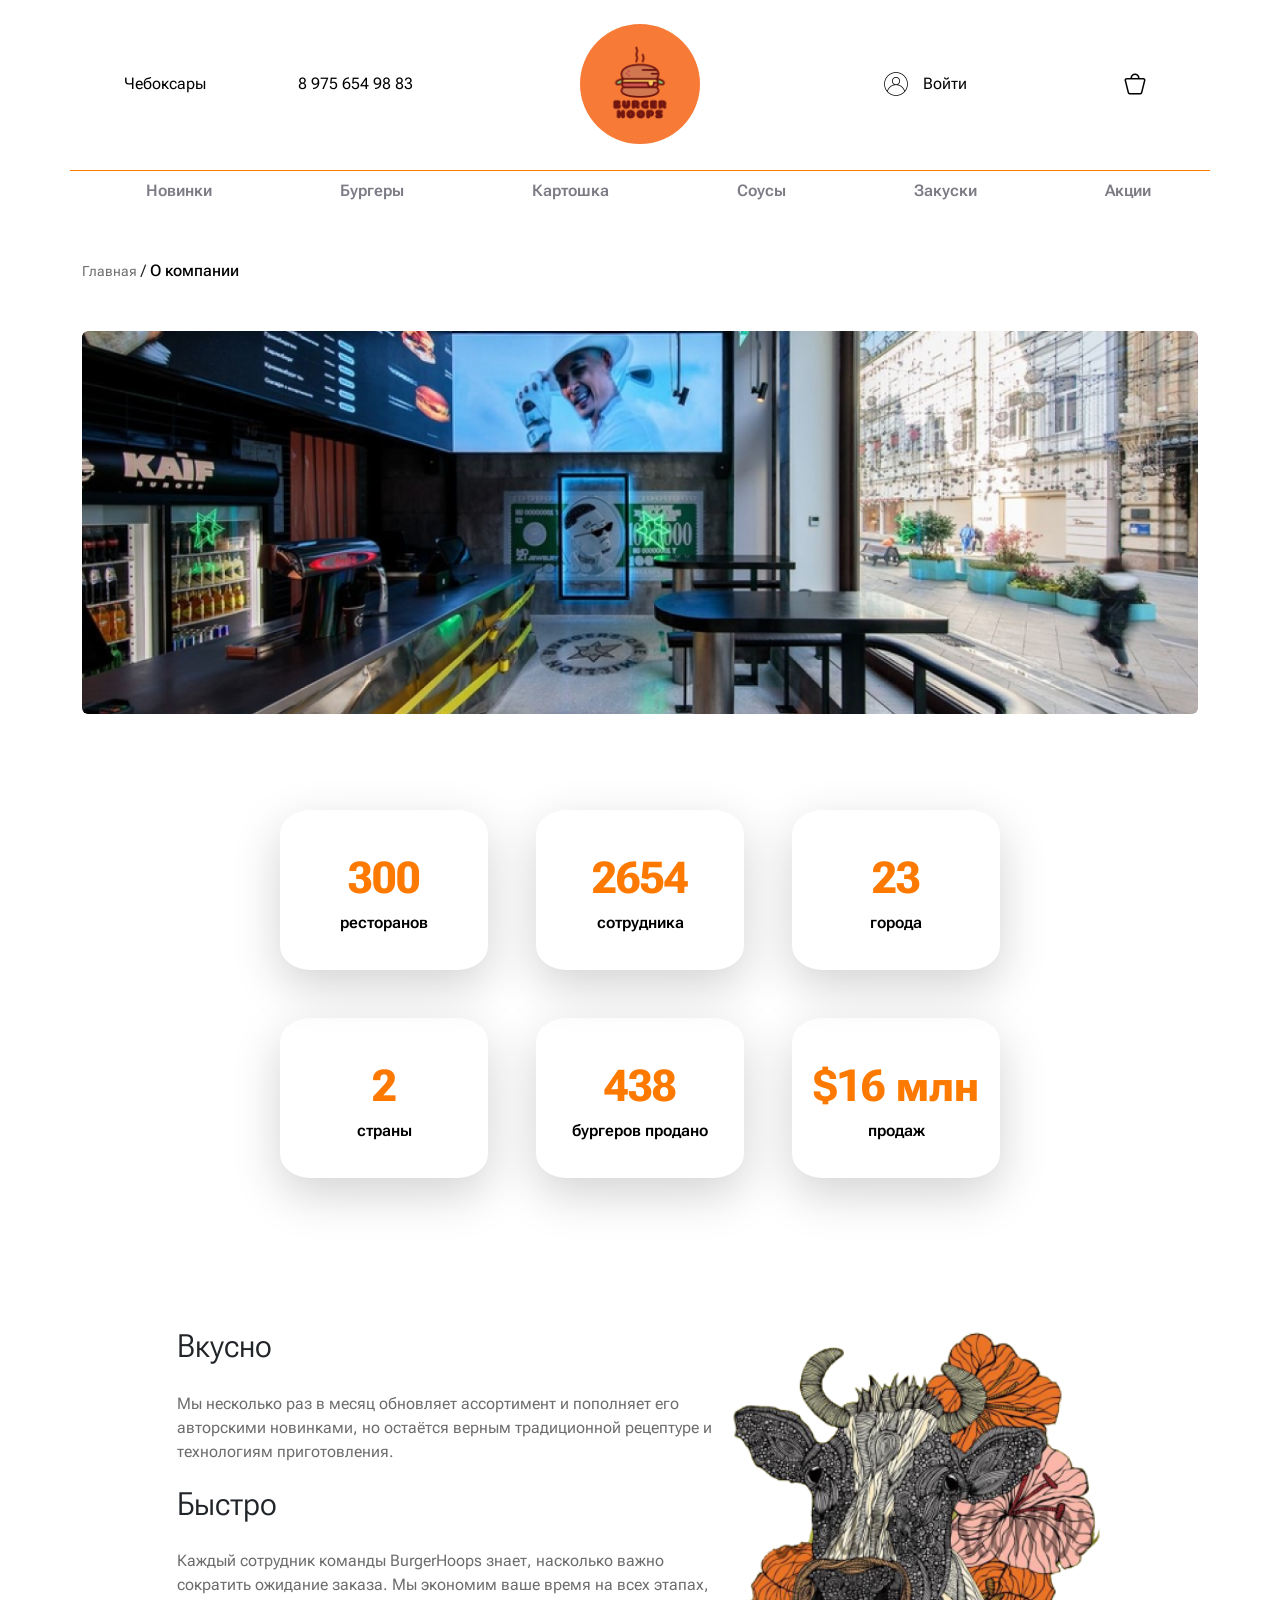
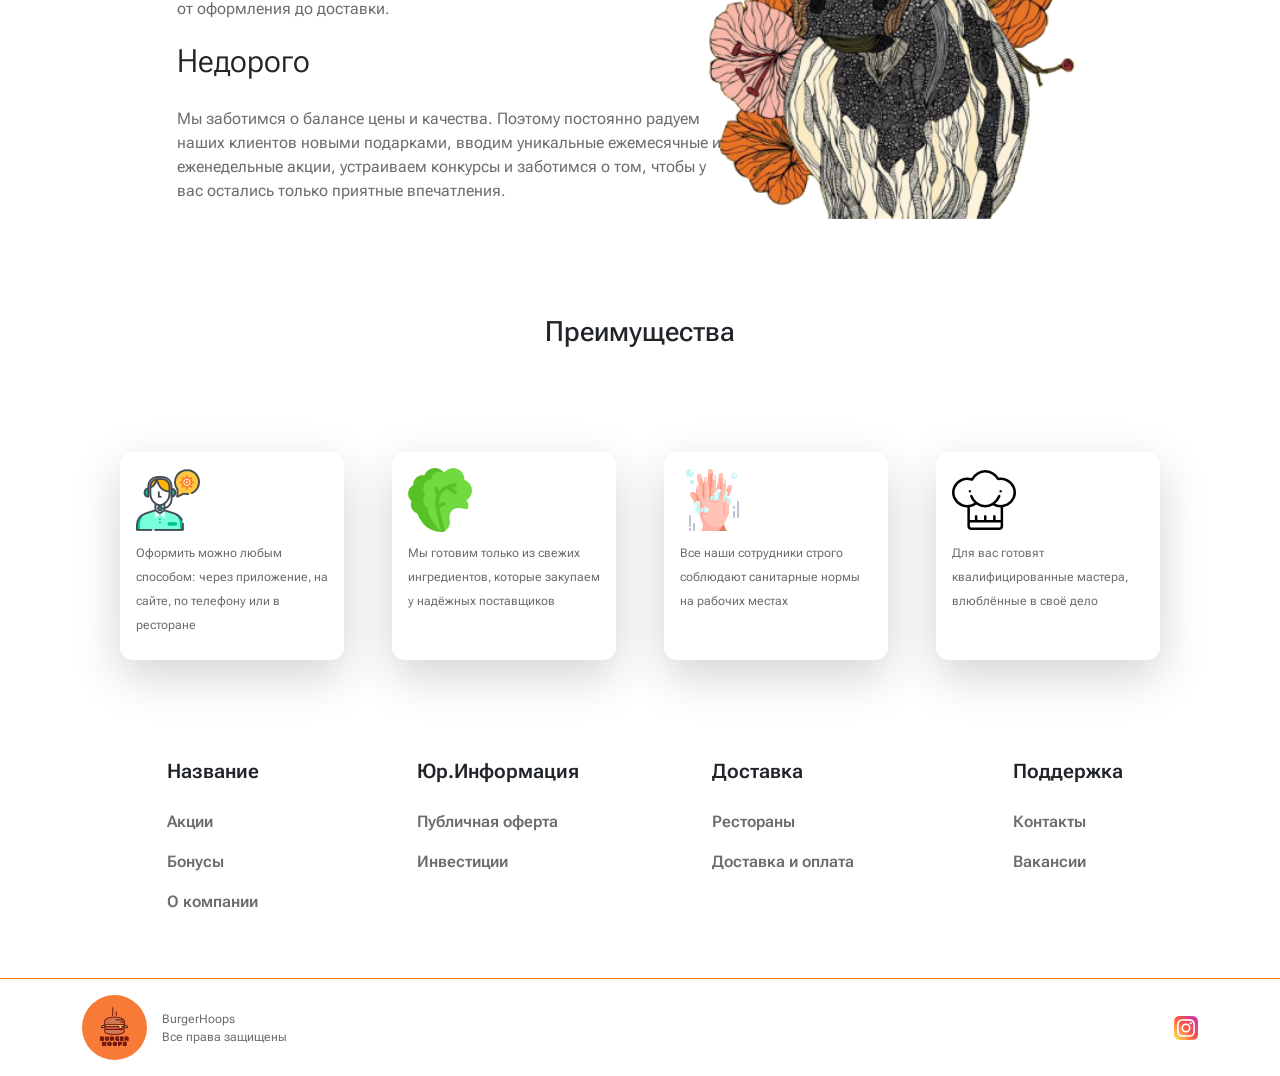
==== page/about.html @ cc615920 "Add files via upload" ====
<!DOCTYPE html>
<html lang="en">
<head>
    <meta charset="UTF-8">
    <meta http-equiv="X-UA-Compatible" content="IE=edge">
    <link rel="icon" href="../img/favicon.ico" type="image/x-icon">
    <meta name="viewport" content="width=device-width, initial-scale=1.0">
    <link href="https://cdn.jsdelivr.net/npm/bootstrap@5.0.1/dist/css/bootstrap.min.css" rel="stylesheet"> 
    <script src="https://cdn.jsdelivr.net/npm/@popperjs/core@2.9.2/dist/umd/popper.min.js" integrity="sha384-IQsoLXl5PILFhosVNubq5LC7Qb9DXgDA9i+tQ8Zj3iwWAwPtgFTxbJ8NT4GN1R8p" crossorigin="anonymous"></script>
    <script src="https://cdn.jsdelivr.net/npm/bootstrap@5.0.1/dist/js/bootstrap.min.js" integrity="sha384-Atwg2Pkwv9vp0ygtn1JAojH0nYbwNJLPhwyoVbhoPwBhjQPR5VtM2+xf0Uwh9KtT" crossorigin="anonymous"></script> 
    <link rel="stylesheet" href="../style/style.css">
    <script src="script/script.js"></script>
    <link rel="preconnect" href="https://fonts.googleapis.com">
    <link rel="preconnect" href="https://fonts.gstatic.com" crossorigin>
    <link href="https://fonts.googleapis.com/css2?family=Roboto+Flex:opsz,wdth,wght,GRAD,XTRA,YOPQ,YTAS,YTDE,YTFI,YTLC,YTUC@8..144,60.2,388,-158,456,85,649,-143,664,448,569&display=swap" rel="stylesheet">
    <title>О нас</title>
</head>
<body>
    <div class="hamburger-menu">
        <input id="menu__toggle" type="checkbox" />
        <label class="menu__btn" for="menu__toggle">
          <span></span>
        </label>
        <ul class="menu__box">
          <li><a class="menu__item vi" href="#" data-bs-toggle="modal" data-bs-target="#exampleModal1">Войти</a></li>
          <li><a class="menu__item mu" href="menu.html">Меню</a></li>
          <li><a class="menu__item ai" href="stock.html">Акции</a></li>
          <li><a class="menu__item bi" href="bonuse.html">Бонусы</a></li>
          <li><a class="menu__item da" href="delivery.html">Доставка</a></li>
          <li><a class="menu__item ki" href="#">О компании</a></li>
        </ul>
      </div>
    
      <div class="modal fade" id="exampleModal1" tabindex="-1" aria-hidden="true">
        <div class="modal-dialog modal-dialog-centered">
          <div class="modal-content">
            <div class="modal-header">
              <button type="button" class="btn-close" data-bs-dismiss="modal" aria-label="Close"></button>
            </div>
            <div class="modal-body">
              <div style="text-align: center; padding-bottom: 3%;"><span style="font-size: 26px; font-weight: bold;">Укажи номер телефона</span>
              <p style="font-size: 16px; color:#6C6C6C;">Чтобы войти или зарегистрироваться</p></div>
                <div style="display: flex; flex-direction: column; justify-content: flex-start;">
                  <div style="padding-bottom: 3%;"><input type="text" class="form-control" placeholder="Номер телефона">
                  <div class="form-text" style="font-weight: 500; color: rgb(158, 158, 158); text-align: center;">Тебе будет отправлен код подтверждения</div></div>
                  <div style="padding-bottom: 3%;"><input type="text" class="form-control" placeholder="Промокод друга"></div>
                  <div><input type="checkbox" class="form-check-input text-center">
                  <span style="font-size: 12px; color:#6C6C6C;"> Нажимая «Получить код», ты соглашаешься с <a href="#" class="check">Условиями использования,</a><br>
                  <a href="#" class="check"> Правилами обработки персональных данных</a> и<a href="#" class="check"> Условиями программы<br> лояльности</a></span></div>
                </div>
            </div>
            <div class="modal-footer">
              <button class="auth__button">Получить код</button>
            </div>
          </div>
        </div>
      </div>

      <div class="container h-menu">
        <div class="row align-items-center">
          <div class="col-lg-2 h-lg"><span class="h"><a href="#" class="hd-d hd">Чебоксары</a></span></div>
          <div class="col-lg-2 col-1 h-lg"><span class="h hd"><a href="#" style="color:black">8 975 654 98 83</a></span></div>
          <div class="col-lg-4 col-4 h-lg"><a href="../index.html"><img src="../img/Лого.png" class="h-logo" alt=""></a></div>
          <div class="col-lg-2 col-1 h-lg"><div class="icon h"><span class="hd"><a href="#" data-bs-toggle="modal" data-bs-target="#exampleModal" style="color:black">Войти</a></span></div></div>
          <div class="col-lg-2 col-6 h-lg"><div class="cart"><a href="cart.html"><img src="../img/cart.png" alt="Корзина"></a></div></div>
        </div>
      </div>
    
      <div class="modal fade" id="exampleModal" tabindex="-1" aria-hidden="true">
        <div class="modal-dialog modal-dialog-centered">
          <div class="modal-content">
            <div class="modal-header">
              <button type="button" class="btn-close" data-bs-dismiss="modal" aria-label="Close"></button>
            </div>
            <div class="modal-body">
              <div style="text-align: center; padding-bottom: 3%;"><span style="font-size: 26px; font-weight: bold;">Укажи номер телефона</span>
              <p style="font-size: 16px; color:#6C6C6C;">Чтобы войти или зарегистрироваться</p></div>
                <div style="display: flex; flex-direction: column; justify-content: flex-start;">
                  <div style="padding-bottom: 3%;"><input type="text" class="form-control" placeholder="Номер телефона">
                  <div class="form-text" style="font-weight: 500; color: rgb(158, 158, 158); text-align: center;">Тебе будет отправлен код подтверждения</div></div>
                  <div style="padding-bottom: 3%;"><input type="text" class="form-control" placeholder="Промокод друга"></div>
                  <div><input type="checkbox" class="form-check-input text-center">
                  <span style="font-size: 12px; color:#6C6C6C;"> Нажимая «Получить код», ты соглашаешься с <a href="#" class="check">Условиями использования,</a><br>
                  <a href="#" class="check"> Правилами обработки персональных данных</a> и<a href="#" class="check"> Условиями программы<br> лояльности</a></span></div>
                </div>
            </div>
            <div class="modal-footer">
              <button class="auth__button">Получить код</button>
            </div>
          </div>
        </div>
      </div>
    
      <div class="container ">
        <div class="nav-scroller">
          <nav class="nav-scroller__items dragscroll">
            <a class="nav-scroller__item" href="menu.html"><span class="nvig-menu">Новинки</span></a>
            <a class="nav-scroller__item" href="burgers.html"><span class="nvig-menu">Бургеры</span></a>
            <a class="nav-scroller__item" href="potato.html"><span class="nvig-menu">Картошка</span></a>
            <a class="nav-scroller__item" href="#"><span class="nvig-menu">Соусы</span></a>
            <a class="nav-scroller__item" href="snacks.html"><span class="nvig-menu">Закуски</span></a>
            <a class="nav-scroller__item" href="stock.html"><span class="nvig-menu">Акции</span></a>
            <a class="nav-scroller__item" href="bonuse.html"><span class="nvig-menu">Бонусы</span></a>
          </nav>
        </div>
      </div>
    
        <div class="container pt-5">
            <div class="row">
                <div class="col-lg-12"><span class="h-m"><a href="../index.html">Главная</a></span> / <span class="h-p">О компании</span></div>
            </div>
        </div>

    <div class="container my-5">
        <div class="row">
            <div class="col-lg-12">
                <img src="../img/835_3500_s2671.png" class="w-100 h-100 rounded" alt="">
            </div>
        </div>
    </div>

    <div class="container py-5">
        <div class="row gap-lg-5 gap-md-5 gap-sm-5 gap-5 text-center justify-content-center">
            <div class="col-lg-2 col-md-2 col-sm-3 col-2 col shadow-lg" style="border-radius: 15%; width:13rem">
                <div style="height: 10rem; display: flex; justify-content: center; align-items: center;">
                    <div><span class="nb">300</span><br><span class="nb-b">ресторанов</span></div>
                </div>
            </div>
            <div class="col-lg-2 col-md-2 col-sm-2 col-2 shadow-lg" style="border-radius: 15%; width:13rem">
                <div style="height: 10rem; display: flex; justify-content: center; align-items: center;">
                    <div><span class="nb">2654</span><br><span class="nb-b">сотрудника</span></div>
                </div>
            </div>
            <div class="col-lg-2 col-md-2 col-sm-2 col-2 shadow-lg" style="border-radius: 15%; width:13rem">
                <div style="height: 10rem; display: flex; justify-content: center; align-items: center;">
                    <div><span class="nb">23</span><br><span class="nb-b">города</span></div>
                </div>
            </div>
        </div>
        <div class="row gap-lg-5 gap-md-5 gap-sm-5 gap-5 text-center justify-content-center py-5">
            <div class="col-lg-2 col-md-2 col-sm-2 col-2 shadow-lg" style="border-radius: 15%; width:13rem">
                <div style="height: 10rem; display: flex; justify-content: center; align-items: center;">
                    <div><span class="nb">2</span><br><span class="nb-b">страны</span></div>
                </div>
            </div>
            <div class="col-lg-2 col-md-2 col-sm-2 col-2 shadow-lg" style="border-radius: 15%; width:13rem">
                <div style="height: 10rem; display: flex; justify-content: center; align-items: center;">
                    <div><span class="nb">438</span><br><span class="nb-b">бургеров продано</span></div>
                </div>
            </div>
            <div class="col-lg-2 col-md-2 col-sm-2 col-2 shadow-lg" style="border-radius: 15%; width:13rem">
                <div style="height: 10rem; display: flex; justify-content: center; align-items: center;">
                    <div><span class="nb">$16 млн</span><br><span class="nb-b">продаж</span></div>
                </div>
            </div>
        </div>
    </div>

    <div class="container my-5">
        <div class="row justify-content-center">
            <div class="col-lg-6 col-md-8 col-12">
                <p><span class="dignity">Вкусно</span>
                <div class="dignity-desc">Мы несколько раз в месяц обновляет ассортимент и пополняет его авторскими новинками, 
                но остаётся верным традиционной рецептуре и технологиям приготовления.</div></p>
                <p><span class="dignity">Быстро</span><br>
                <div class="dignity-desc">Каждый сотрудник команды BurgerHoops знает, насколько важно сократить ожидание заказа. 
                Мы экономим ваше время на всех этапах, от оформления до доставки.</div></p>
                <p><span class="dignity">Недорого</span><br>
                <div class="dignity-desc">Мы заботимся о балансе цены и качества. Поэтому постоянно радуем наших 
                клиентов новыми подарками, вводим уникальные ежемесячные и еженедельные акции, устраиваем 
                конкурсы и заботимся о том, чтобы у вас остались только приятные впечатления.</div></p>
            </div>
            <div class="col-lg-4 d-flex justify-content-lg-end justify-content-md-center justify-content-sm-center justify-content-center"><img src="../img/pngwing1.png" alt=""></div>
        </div>
    </div>

    <div class="container py-5">
        <div class="row">
          <div class="col-lg-12 text-center"><h3>Преимущества</h3></div>  
        </div>
    </div>

    <div class="container my-5">
        <div class="row gap-lg-5 gap-md-5 gap-5 justify-content-center">
            <div class="col-lg-2 shadow-lg p-3" style="height: 13rem; width: 14rem; border-radius: 6%;">
                <div style="height: 13rem; display: flex; align-items: flex-start;">
                    <div>
                        <div class="pb-2"><img src="../img/free-icon-operator-993479(1).png" alt=""></div>
                        <span class="advnt">Оформить можно любым способом: через приложение, на сайте, по телефону или в ресторане</span>
                    </div>
                </div>
            </div>
            <div class="col-lg-2 shadow-lg p-3" style="height: 13rem; width: 14rem; border-radius: 6%;">
                <div style="height: 13rem; display: flex; align-items: flex-start;">
                    <div>
                        <div class="pb-2"><img src="../img/free-icon-salad-1155281(1).png" alt=""></div>
                        <span class="advnt">Мы готовим только из свежих ингредиентов, которые закупаем у надёжных поставщиков</span>
                    </div>
                </div>
            </div>
            <div class="col-lg-2 shadow-lg p-3" style="height: 13rem; width: 14rem; border-radius: 6%;">
                <div style="height: 13rem; display: flex; align-items: flex-start;">
                    <div>
                        <div class="pb-2"><img src="../img/premium-icon-washing-hand-2775774(1).png" alt=""></div>
                        <span class="advnt">Все наши сотрудники строго соблюдают санитарные нормы на рабочих местах

                        </span>
                    </div>
                </div>
            </div>
            <div class="col-lg-2 shadow-lg p-3" style="height: 13rem; width: 14rem; border-radius: 6%;">
                <div style="height: 13rem; display: flex; align-items: flex-start;">
                    <div>
                        <div class="pb-2"><img src="../img/premium-icon-chef-883625.png" alt=""></div>
                        <span class="advnt">Для вас готовят квалифицированные мастера, влюблённые в своё дело</span>
                    </div>
                </div>
            </div>
        </div>
    </div>

    <div class="container pt-5">
        <div class="row row-cols-1 row-cols-sm-2 row-cols-md-2 row-cols-lg-4">
          <div class="ft-top">
            <div><div class="pb-4 footer-txt"><span>Название</span></div><div class="list"><p><a href="stock.html">Акции</a></p><p><a href="bonuse.html">Бонусы</a></p><p><a href="#">О компании</a></p></div></div>
          </div>
          <div class="ft-top">
            <div><div class="pb-4 footer-txt"><span>Юр.Информация</span></div><div class="list"><p><a href="#">Публичная оферта</a></p><p><a href="#">Инвестиции</a></p></div></div>
          </div>
          <div class="ft-top">
            <div><div class="pb-4 footer-txt"><span>Доставка</span></div><div class="list"><p><a href="#">Рестораны</a></p><p><a href="delivery.html">Доставка и оплата</a></p></div></div>
          </div>
          <div class="ft-top">
            <div><div class="pb-4 footer-txt"><span>Поддержка</span></div><div class="list"><p><a href="#">Контакты</a></p><p><a href="#">Вакансии</a></p></div></div>
          </div>
        </div>
      </div>

      <div class="container-fluid ft mt-5">
        <div class="container py-3">
          <div class="row align-items-center">
            <div class="col-lg-4 col-md-4 col-4 foot"><a href="#"><img src="../img/Лого.png" alt="Инстаграм" class="ft-lg"></a><div style="padding-left: 15px; font-size: 12px; color:#6C6C6C;">BurgerHoops<br>Все права защищены</div></div>
            <div class="col-lg-2 col-md-2 col-2 offset-6 offset-md-6 offset-lg-6 d-flex justify-content-end"><a href="#"><img src="../img/free-icon-instagram-2111463.png" alt="Инстаграм"></a></div>
          </div>
        </div>
      </div>
</body>
</html>
---- style/style.css ----
@import url(menu.css);
@import url(owl.carousel.min.css);
@import url(owl.theme.default.min.css);
@import url(style1.css);

body{
  font-family: 'Roboto Flex', sans-serif;
}

body::-webkit-scrollbar {
  width: 10px; /* ширина scrollbar */
}

body::-webkit-scrollbar-track {
  background-color: #e4e4e4; /* цвет дорожки */
  border-radius: 100px;
}

body::-webkit-scrollbar-thumb {
  background-color: #d4aa70; /* цвет плашки */
  border-radius: 100px; /* закругления плашки */
}

.form-control:focus {
 
  border-color: rgba(251, 195, 40, 0.8) !important;
  box-shadow: 0 1px 1px rgba(251, 195, 40, 0.075) inset, 0 0 8px rgba(251, 195, 40, 0.6) !important;
}

.form-check-input:focus{
  border-color: rgba(251, 195, 40, 0.8) !important;
  box-shadow: 0 1px 1px rgba(251, 195, 40, 0.075) inset, 0 0 8px rgba(251, 195, 40, 0.6) !important;
}

.checkbox .form-check-input:checked{
  background-color:rgba(251, 195, 40, 0.8) !important;
  border-color: rgba(251, 195, 40, 0.8) !important;
}

a{
  text-decoration: none;
  color:#6C6C6C;
}

a:hover{
  color:#525252;
}

.modal-content{
  background-color: rgb(255, 255, 255);
  border-radius: 30px;
}
.modal-header{
  border-bottom: none;
}
.modal-footer{
  border-top: none;
  display: flex;
  justify-content: center;
}
.check{
  color:red;
  text-decoration: none;
}
.check:hover{
  color:rgb(102, 11, 11);
}

.auth__button {
  width: 236px;
  height: 33px;
  background: #ff6b1a;
  box-shadow: 0 0 20px #ff6b1a;
  border-radius: 5px;
  text-transform: uppercase;
  font-size: 14px;
  color: #fff;
  cursor: pointer;
  border: none;
  margin-top: 40px;
  }

.logo {
  position: absolute;
  right: 0;
  font-size: 1.2rem;
  color: #0e2431;
  display: flex;
  flex-direction: row;
  align-items: center;
}

.icon::before{
  content: "";
  background-image: url(../img/login.png);
  background-size: cover;
  height: 24px;
  width: 24px;
  margin-right: 15px;
  display: inline-block;
  vertical-align: middle;
}

.basic__button {
  min-width: 100px;
  height: 30px;
  color: #ff6b1a;
  background: none;
  border: 1px solid #ff6b1a;
  border-radius: 15px;
  cursor: pointer;
  text-transform: uppercase;
  font-size: 13px;
  }
  .basic__button:hover {
  color: #fff;
  background-color: #ff6b1a;
  }

.basic__button__menu{
  min-width: 200px;
  height: 56px;
  display: flex;
  justify-content: center;
  align-items: center;
  color: #ff6b1a;
  background: none;
  border: 1px solid #ff6b1a;
  border-radius: 28px;
  cursor: pointer;
  text-transform: uppercase;
  font-size: 13px;
}
 
.basic__button__menu:hover {
  color: #fff;
  background-color: #ff6b1a;
  }

.cart {
padding-left: 40px;
}

.hd-d{
  color: black;
  text-decoration: none;
  background:  no-repeat 0 100%;
  background-image: linear-gradient(currentColor, currentColor);
  background-size: 0% 2px;
  transition: background-size .3s ease;
}

.hd-d:hover, .hd-d:focus {
  background-size: 100% 2px;
}

.hd{
  color: black;
  font-size: 16px;
}

.log{
  border-radius: 50%;
  width: 80px;
  height: 80px;
}

.lg{
  margin-right: 300px;
}

.nvig-menu{
  font-size: 16px; 
  color:#7B7C85;
  font-weight: 600;
}

.sh{
  box-shadow: -9px 9px 15px 0px rgb(208 208 208 / 25%)
}

.img-menu{
  width: 100%;
}

.card-weight{
  font-size: 14px;
}

.card-name{
  font-size: 16px; 
  font-weight: bold;
}

.card-footer-pc{
  display: flex; 
  flex-direction: row; 
  justify-content: space-between; 
  align-items: center;
}

.card-price{
  text-align:left; 
  padding: 0; 
  margin: 0; 
  font-weight: 600;
}

.h-m{
  font-size: 14px;
  color: #707070;
}

.h-p{
  font-size: 16px;
  color: black;
  font-weight: 500;
}

.textbox {
  overflow: hidden;
  height: 100px;
}
.opened {
  overflow: auto;
  height: auto;
}
.opened+div {
  display: none;
}

.fluid-lg{
  background-color: #FD7900;
  height: 413px;
  display: flex;
  flex-direction: row;
  justify-content: space-around;
  align-items: center;
}

.abl{
  border-left: 1px solid black;
}

.aboudhead{
  font-size: 24px; 
  color:black;
  font-weight: 600;
}

.aboutus{
  font-size: 16px; 
  color:#6C6C6C;
  font-weight: 400;
}

.pr-text{
  font-size:64px;
  font-weight: 600;
}

.pr-desc{
  font-size:40px
}

.present{
  width: 100%;
}

.footer-txt{
  font-size: 20px;
  font-weight: 600;
}

.list{
  font-size: 16px; 
  color:#6C6C6C;
  font-weight: 600;
}

.ft{
  border-top: 1px solid #FD7900;
}

.ft-lg{
  border-radius: 50%;
  width: 65px;
}

.foot{
  display: flex;
  flex-direction: row;
  align-items: center;
}

.h-lg{
  display: flex;
  justify-content: center;
}

.h-logo{
  width: 120px; 
  border-radius: 50%;
}

.h-menu{
  padding-bottom: 2%;
  border-bottom: 1px solid #FD7900;
}

.cart-h{
  display: flex;
  flex-direction: row;
  align-items: center;
  justify-content: space-around;
  width: 400px;
  height: 200px;
}
.circle{
  background-color: #FD7900;
  border-radius: 50%;
  width: 60px;
  height: 60px;
  display: flex;
  align-items: center;
  justify-content: center;
}
.circle-l{
  border: 2px solid gray;
  border-radius: 50%;
  width: 8px;
  height: 8px;
}

.block{
  display: none;
}

.circle:hover{
  background-color: #b35701;
  transition-duration: .5s;
}

.stock-desc{
  padding: 10px 5px 0 15px;
}

.stock-name{
  font-weight: bold;
}

.stock-subtitle{
  font-size:15px; 
  color: #6C6C6C; 
}

.fluid-bonuse-t{
  background: linear-gradient(180deg, rgba(253, 121, 0, 0) 0%, rgba(253, 121, 0, 0.7) 27.6%, rgba(253, 121, 0, 0) 100%);
  height: 100%;
  display: flex;
  flex-direction: row;
  justify-content: space-around;
  align-items: center;
}

.fluid-bonuse{
  background: linear-gradient(180deg, rgba(253, 121, 0, 0) 0%, rgba(253, 121, 0, 0.7) 51.56%, rgba(253, 121, 0, 0) 97.92%);
  height: 100%;
  display: flex;
  flex-direction: row;
  justify-content: space-around;
  align-items: center;
}

.question{
  font-size:32px; 
  font-weight:600
}

.answer{
  font-size:16px; 
  color: #6C6C6C; 
  font-weight:600
}

.bonuse-h{
  font-size:32px; 
  font-weight:600;
  }
  
.bonuse-m{
  font-size:26px;
}

.bonuse-b{
  font-size:22px;  
}

.nb{
  color:#FD7900;
  font-size: 44px;
  font-weight: bold;
}

.nb-b{
  color:black;
  font-size: 16px;
  font-weight: 600;
}

.dignity{
  font-size: 32px;
}

.dignity-desc{
  font-size: 16px;
  color: #6C6C6C;
  padding-top: 1%;
}

.advnt{
  font-size: 12px;
  color: #6C6C6C;
}

.card-pay{
  font-size: 20px; 
  font-weight: bold;
}

.card-text{
  font-size: 16px;
  color: #6C6C6C;
  font-weight: 400;
}

@media (max-width: 1000px){
  .ft-top{
    padding-bottom: 7%;
    display: flex;
    justify-content: flex-start;
  }
}

@media (max-width: 992px){
  .fluid-bonuse-t{
  background: linear-gradient(180deg, rgba(198, 255, 126, 0.13) 0%, #CFF0A5 22.4%, #BAEC7B 50.52%, #CFF0A5 79.17%, rgba(198, 255, 126, 0.13) 100%);
  height: 650px;
  display: flex;
  flex-direction: row;
  justify-content: space-around;
  align-items: center;
  }

  .bonuse-h{
  font-size:  28px; 
  font-weight:  600;
  }

  .bonuse-m{
  font-size: 22px;
  }

  .bonuse-b{
  font-size: 18px;  
  }

  .bn-t{
    text-align: center;
  }

  .fluid-bonuse{
    background: linear-gradient(180deg, rgba(198, 255, 126, 0.13) 0%, #CFF0A5 22.4%, #BAEC7B 50.52%, #CFF0A5 79.17%, rgba(198, 255, 126, 0.13) 100%);
    height: 100%;
    display: flex;
    flex-direction: row;
    justify-content: space-around;
    align-items: center;
  }

  .question{
    font-size:28px; 
    font-weight:600
  }

  .answer{
    font-size:14px; 
    color: #6C6C6C; 
    font-weight:600
  }
}

@media (min-width: 992px){
  .ft-top{
    display: flex;
    justify-content: center;
  }
}

@media (max-width: 768px){
  .pr-text{
    font-size:58px;
  }
  
  .pr-desc{
    font-size:34px;
  }

  .pr-b{
    padding-bottom: 5%;
  }
}

@media (max-width: 600px) {
  .h-menu{
    padding-bottom: 5%;
    border-bottom: 1px solid #FD7900;
  }

  .h-logo{
    width: 75%; 
    border-radius: 50%;
  }
  
  .ft-top{
    padding-bottom: 7%;
  }
}

@media (max-width:575px){
  .block{
    display: block;
    padding: 3% 0 3% 0;
    border-bottom: 1px solid #FD7900;
  }
}

@media (max-width:576px){
  .cart-load{
    display: none;
  }
}
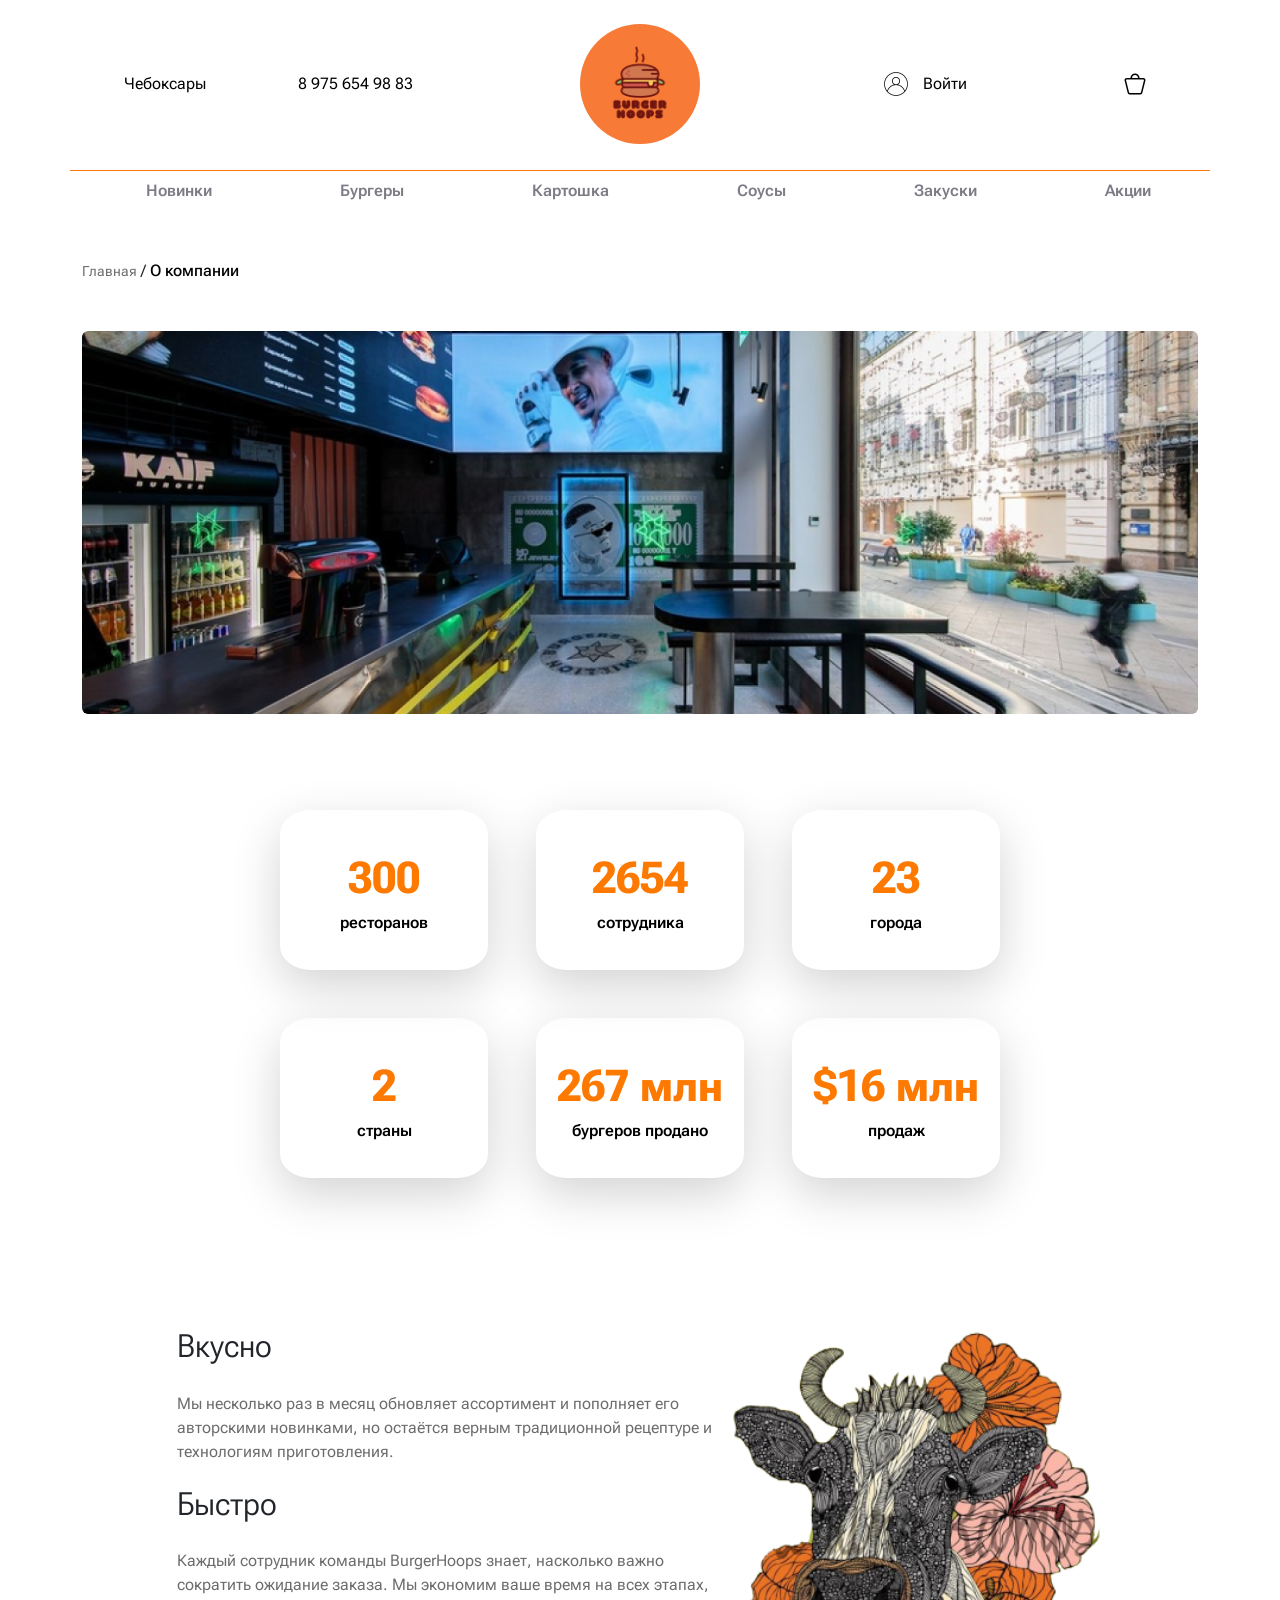
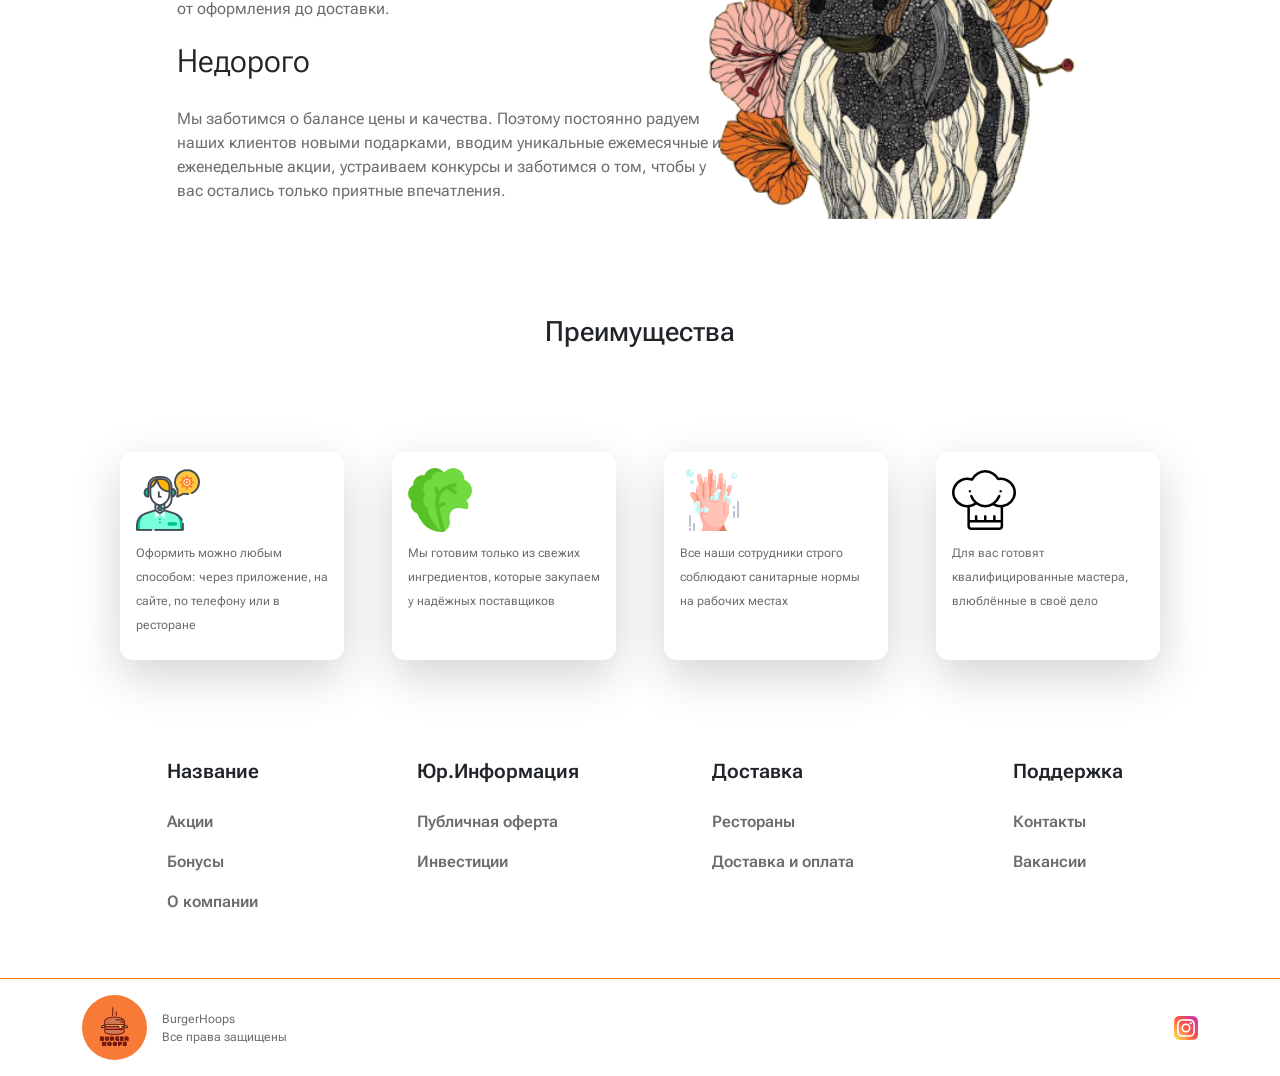
==== commit b03b4c0e: "Update about.html" ====
--- a/page/about.html
+++ b/page/about.html
@@ -145,7 +145,7 @@
             </div>
             <div class="col-lg-2 col-md-2 col-sm-2 col-2 shadow-lg" style="border-radius: 15%; width:13rem">
                 <div style="height: 10rem; display: flex; justify-content: center; align-items: center;">
-                    <div><span class="nb">438</span><br><span class="nb-b">бургеров продано</span></div>
+                    <div><span class="nb">267 млн</span><br><span class="nb-b">бургеров продано</span></div>
                 </div>
             </div>
             <div class="col-lg-2 col-md-2 col-sm-2 col-2 shadow-lg" style="border-radius: 15%; width:13rem">
@@ -245,4 +245,4 @@
         </div>
       </div>
 </body>
-</html>+</html>
--- a/style/style.css
+++ b/style/style.css
@@ -444,7 +444,7 @@
 
 @media (max-width: 992px){
   .fluid-bonuse-t{
-  background: linear-gradient(180deg, rgba(198, 255, 126, 0.13) 0%, #CFF0A5 22.4%, #BAEC7B 50.52%, #CFF0A5 79.17%, rgba(198, 255, 126, 0.13) 100%);
+  background: linear-gradient(180deg, rgba(253, 121, 0, 0) 0%, rgba(253, 121, 0, 0.7) 27.6%, rgba(253, 121, 0, 0) 100%);
   height: 650px;
   display: flex;
   flex-direction: row;
@@ -470,7 +470,7 @@
   }
 
   .fluid-bonuse{
-    background: linear-gradient(180deg, rgba(198, 255, 126, 0.13) 0%, #CFF0A5 22.4%, #BAEC7B 50.52%, #CFF0A5 79.17%, rgba(198, 255, 126, 0.13) 100%);
+    background: linear-gradient(180deg, rgba(253, 121, 0, 0) 0%, rgba(253, 121, 0, 0.7) 51.56%, rgba(253, 121, 0, 0) 97.92%);
     height: 100%;
     display: flex;
     flex-direction: row;
